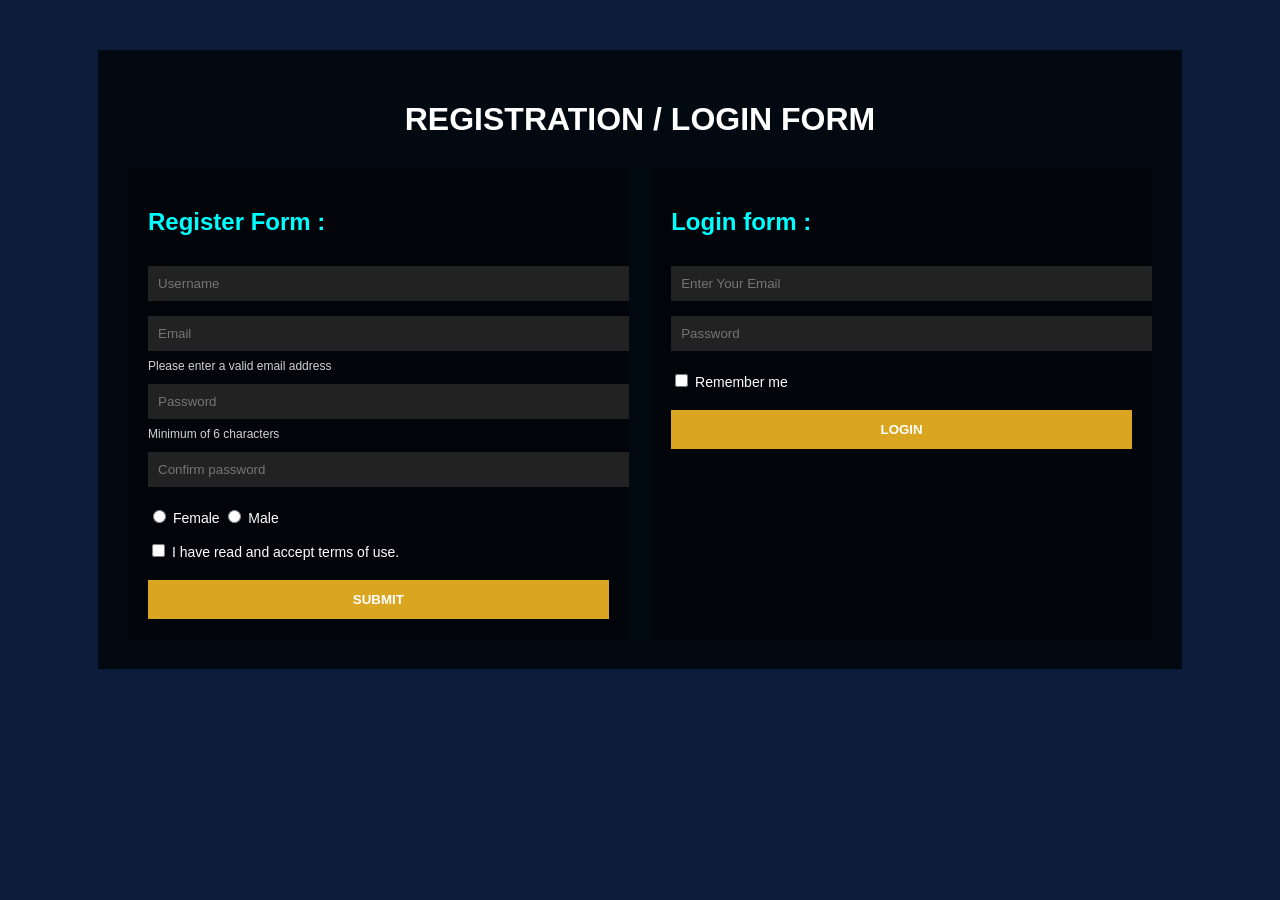
==== index.html @ e42d941b "Add files via upload" ====
<!DOCTYPE html>
<html lang="en">
<head>
    <meta charset="UTF-8">
    <meta name="viewport" content="width=device-width, initial-scale=1.0">
    <title>Registration and Login Form</title>

    <link rel="stylesheet" href="style.css">
</head>

<body>

<div class="container">

    <h1>REGISTRATION / LOGIN FORM</h1>

    <div class="form-box">

        <!-- Registration Form -->
        <div class="register-form">
            <h2>Register Form :</h2>

            <form>
                <input type="text" placeholder="Username">

                <input type="email" placeholder="Email">
                <small>Please enter a valid email address</small>

                <input type="password" placeholder="Password">
                <small>Minimum of 6 characters</small>

                <input type="password" placeholder="Confirm password">

                <div class="gender">
                    <input type="radio" name="gender"> Female
                    <input type="radio" name="gender"> Male
                </div>

                <div class="terms">
                    <input type="checkbox">
                    I have read and accept terms of use.
                </div>

                <button type="submit">SUBMIT</button>
            </form>
        </div>

        <!-- Login Form -->
        <div class="login-form">
            <h2>Login form :</h2>

            <form>
                <input type="email" placeholder="Enter Your Email">

                <input type="password" placeholder="Password">

                <div class="remember">
                    <input type="checkbox">
                    Remember me
                </div>

                <button type="submit">LOGIN</button>
            </form>
        </div>

    </div>

</div>

</body>
</html>
---- style.css ----
body {
    margin: 0;
    padding: 0;
    font-family: Arial, sans-serif;
    background: #0b1d3a;
    color: white;
}

.container {
    width: 80%;
    margin: 50px auto;
    padding: 30px;
    background: rgba(0, 0, 0, 0.7);
}

h1 {
    text-align: center;
    margin-bottom: 30px;
}

.form-box {
    display: flex;
    justify-content: space-between;
}

.register-form,
.login-form {
    width: 45%;
    background: rgba(0, 0, 0, 0.5);
    padding: 20px;
}

h2 {
    color: cyan;
    margin-bottom: 20px;
}

input[type="text"],
input[type="email"],
input[type="password"] {
    width: 100%;
    padding: 10px;
    margin-top: 10px;
    margin-bottom: 5px;
    border: none;
    background: #222;
    color: white;
}

small {
    color: lightgray;
    font-size: 12px;
}

.gender,
.terms,
.remember {
    margin-top: 15px;
    font-size: 14px;
}

button {
    width: 100%;
    padding: 12px;
    margin-top: 20px;
    background: goldenrod;
    border: none;
    color: white;
    font-weight: bold;
    cursor: pointer;
}

button:hover {
    background: orange;
}
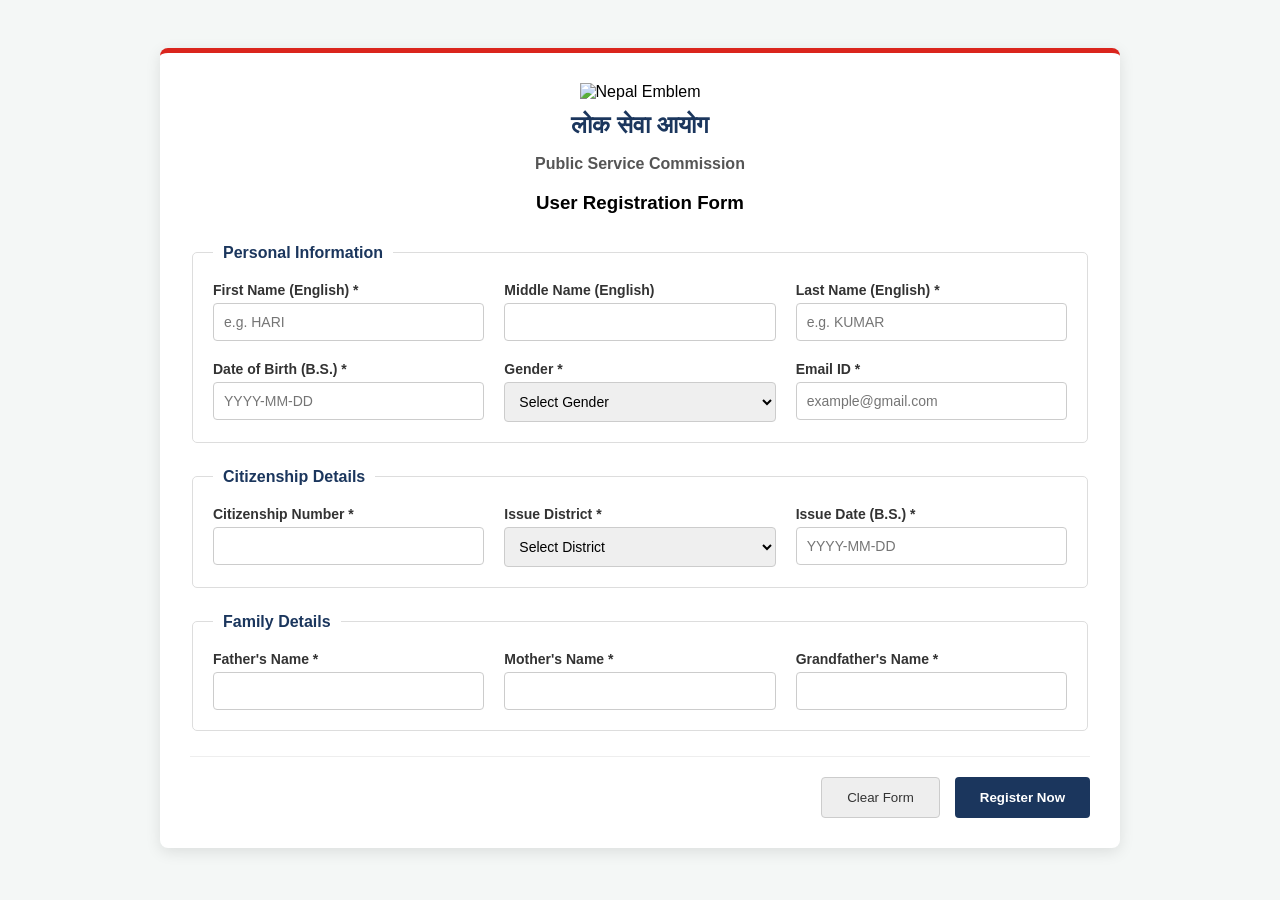
==== commit e0956ab7: "Add files via upload" ====
--- a/index.html
+++ b/index.html
@@ -3,68 +3,100 @@
 <head>
     <meta charset="UTF-8">
     <meta name="viewport" content="width=device-width, initial-scale=1.0">
-    <title>Registration and Login Form</title>
-
+    <title>Lok Sewa Aayog - User Registration</title>
     <link rel="stylesheet" href="style.css">
 </head>
-
 <body>
 
-<div class="container">
-
-    <h1>REGISTRATION / LOGIN FORM</h1>
-
-    <div class="form-box">
-
-        <!-- Registration Form -->
-        <div class="register-form">
-            <h2>Register Form :</h2>
-
-            <form>
-                <input type="text" placeholder="Username">
-
-                <input type="email" placeholder="Email">
-                <small>Please enter a valid email address</small>
-
-                <input type="password" placeholder="Password">
-                <small>Minimum of 6 characters</small>
-
-                <input type="password" placeholder="Confirm password">
-
-                <div class="gender">
-                    <input type="radio" name="gender"> Female
-                    <input type="radio" name="gender"> Male
-                </div>
-
-                <div class="terms">
-                    <input type="checkbox">
-                    I have read and accept terms of use.
-                </div>
-
-                <button type="submit">SUBMIT</button>
-            </form>
-        </div>
-
-        <!-- Login Form -->
-        <div class="login-form">
-            <h2>Login form :</h2>
-
-            <form>
-                <input type="email" placeholder="Enter Your Email">
-
-                <input type="password" placeholder="Password">
-
-                <div class="remember">
-                    <input type="checkbox">
-                    Remember me
-                </div>
-
-                <button type="submit">LOGIN</button>
-            </form>
-        </div>
-
+<div class="registration-container">
+    <div class="form-header">
+        <img src="https://upload.wikimedia.org/wikipedia/commons/2/23/Emblem_of_Nepal.svg" alt="Nepal Emblem">
+        <h2>लोक सेवा आयोग</h2>
+        <p>Public Service Commission</p>
+        <h3>User Registration Form</h3>
     </div>
 
+    <form action="#">
+        <fieldset>
+            <legend>Personal Information</legend>
+            <div class="form-grid">
+                <div class="field">
+                    <label>First Name (English) *</label>
+                    <input type="text" placeholder="e.g. HARI" required>
+                </div>
+                <div class="field">
+                    <label>Middle Name (English)</label>
+                    <input type="text">
+                </div>
+                <div class="field">
+                    <label>Last Name (English) *</label>
+                    <input type="text" placeholder="e.g. KUMAR" required>
+                </div>
+                <div class="field">
+                    <label>Date of Birth (B.S.) *</label>
+                    <input type="text" placeholder="YYYY-MM-DD" required>
+                </div>
+                <div class="field">
+                    <label>Gender *</label>
+                    <select required>
+                        <option value="">Select Gender</option>
+                        <option value="male">Male</option>
+                        <option value="female">Female</option>
+                        <option value="other">Other</option>
+                    </select>
+                </div>
+                <div class="field">
+                    <label>Email ID *</label>
+                    <input type="email" placeholder="example@gmail.com" required>
+                </div>
+            </div>
+        </fieldset>
+
+        <fieldset>
+            <legend>Citizenship Details</legend>
+            <div class="form-grid">
+                <div class="field">
+                    <label>Citizenship Number *</label>
+                    <input type="text" required>
+                </div>
+                <div class="field">
+                    <label>Issue District *</label>
+                    <select required>
+                        <option value="">Select District</option>
+                        <option value="kathmandu">Kathmandu</option>
+                        <option value="lalitpur">Lalitpur</option>
+                        </select>
+                </div>
+                <div class="field">
+                    <label>Issue Date (B.S.) *</label>
+                    <input type="text" placeholder="YYYY-MM-DD" required>
+                </div>
+            </div>
+        </fieldset>
+
+        <fieldset>
+            <legend>Family Details</legend>
+            <div class="form-grid">
+                <div class="field">
+                    <label>Father's Name *</label>
+                    <input type="text" required>
+                </div>
+                <div class="field">
+                    <label>Mother's Name *</label>
+                    <input type="text" required>
+                </div>
+                <div class="field">
+                    <label>Grandfather's Name *</label>
+                    <input type="text" required>
+                </div>
+            </div>
+        </fieldset>
+
+        <div class="form-footer">
+            <button type="reset" class="btn-reset">Clear Form</button>
+            <button type="submit" class="btn-submit">Register Now</button>
+        </div>
+    </form>
 </div>
 
 </body>
--- a/style.css
+++ b/style.css
@@ -1,75 +1,112 @@
+/* style.css */
 body {
-    margin: 0;
-    padding: 0;
-    font-family: Arial, sans-serif;
-    background: #0b1d3a;
-    color: white;
+    background-color: #f4f7f6;
+    font-family: 'Segoe UI', Tahoma, Geneva, Verdana, sans-serif;
+    display: flex;
+    justify-content: center;
+    padding: 40px 20px;
 }
 
-.container {
-    width: 80%;
-    margin: 50px auto;
+.registration-container {
+    background: #fff;
+    max-width: 900px;
+    width: 100%;
     padding: 30px;
-    background: rgba(0, 0, 0, 0.7);
+    border-radius: 8px;
+    box-shadow: 0 4px 15px rgba(0,0,0,0.1);
+    border-top: 5px solid #da251d; /* Nepal Flag Red */
 }
 
-h1 {
+.form-header {
     text-align: center;
     margin-bottom: 30px;
 }
 
-.form-box {
-    display: flex;
-    justify-content: space-between;
+.form-header img {
+    width: 80px;
 }
 
-.register-form,
-.login-form {
-    width: 45%;
-    background: rgba(0, 0, 0, 0.5);
-    padding: 20px;
+.form-header h2 {
+    color: #1b365d; /* Dark Blue */
+    margin: 10px 0 0 0;
 }
 
-h2 {
-    color: cyan;
-    margin-bottom: 20px;
+.form-header p {
+    font-weight: bold;
+    color: #555;
+    margin-bottom: 5px;
 }
 
-input[type="text"],
-input[type="email"],
-input[type="password"] {
-    width: 100%;
-    padding: 10px;
-    margin-top: 10px;
-    margin-bottom: 5px;
-    border: none;
-    background: #222;
-    color: white;
+fieldset {
+    border: 1px solid #ddd;
+    padding: 20px;
+    margin-bottom: 25px;
+    border-radius: 5px;
 }
 
-small {
-    color: lightgray;
-    font-size: 12px;
+legend {
+    font-weight: bold;
+    color: #1b365d;
+    padding: 0 10px;
 }
 
-.gender,
-.terms,
-.remember {
-    margin-top: 15px;
+.form-grid {
+    display: grid;
+    grid-template-columns: repeat(auto-fit, minmax(250px, 1fr));
+    gap: 20px;
+}
+
+.field {
+    display: flex;
+    flex-direction: column;
+}
+
+.field label {
+    font-size: 14px;
+    margin-bottom: 5px;
+    font-weight: 600;
+    color: #333;
+}
+
+.field input, .field select {
+    padding: 10px;
+    border: 1px solid #ccc;
+    border-radius: 4px;
     font-size: 14px;
 }
 
-button {
-    width: 100%;
-    padding: 12px;
-    margin-top: 20px;
-    background: goldenrod;
+.field input:focus {
+    border-color: #1b365d;
+    outline: none;
+}
+
+.form-footer {
+    display: flex;
+    justify-content: flex-end;
+    gap: 15px;
+    border-top: 1px solid #eee;
+    padding-top: 20px;
+}
+
+.btn-submit {
+    background-color: #1b365d;
+    color: white;
+    padding: 12px 25px;
     border: none;
-    color: white;
+    border-radius: 4px;
+    cursor: pointer;
     font-weight: bold;
+}
+
+.btn-reset {
+    background-color: #eee;
+    color: #333;
+    padding: 12px 25px;
+    border: 1px solid #ccc;
+    border-radius: 4px;
     cursor: pointer;
 }
 
-button:hover {
-    background: orange;
+.btn-submit:hover {
+    background-color: #2a4d82;
 }
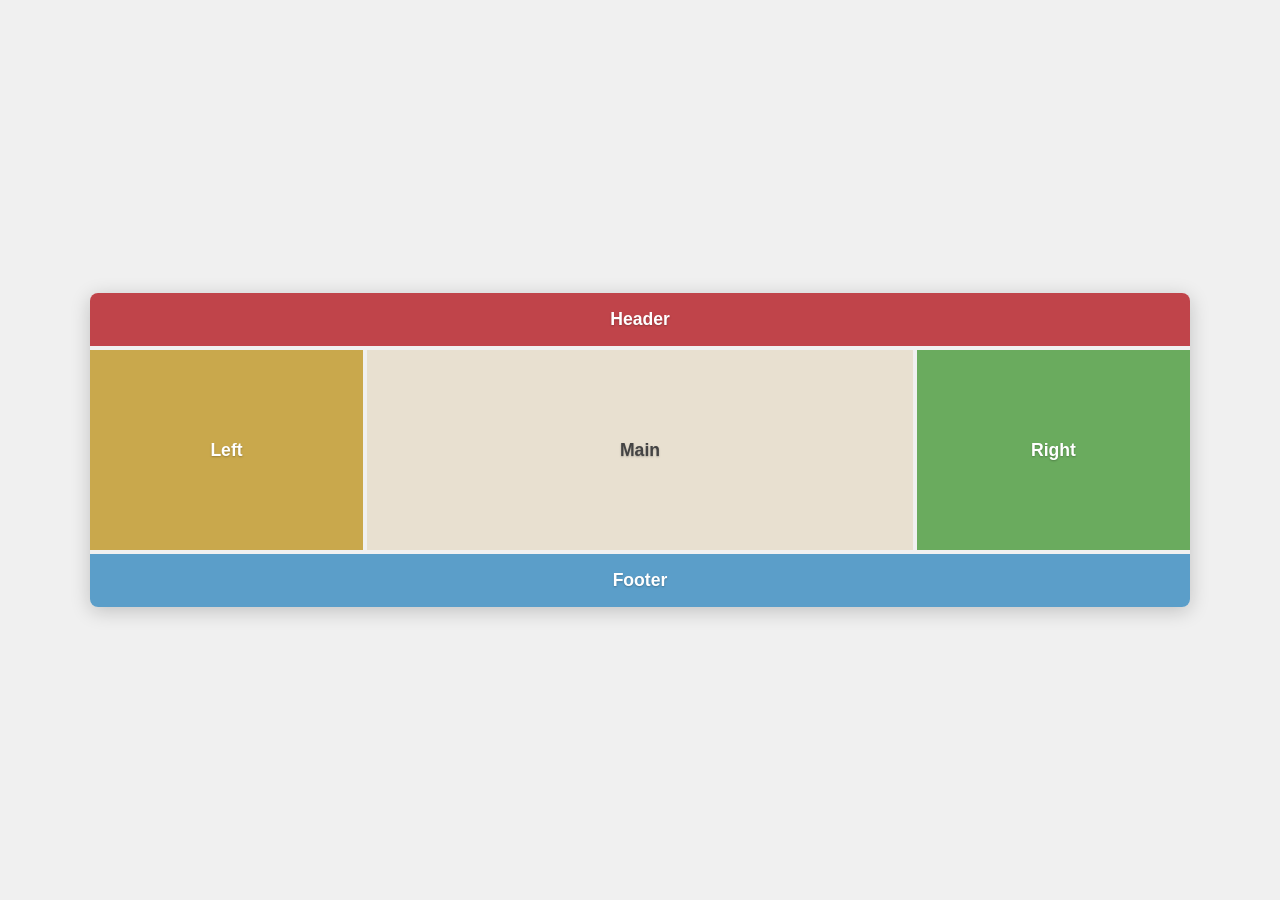
==== commit ca563901: "Add files via upload" ====
--- a/index.html
+++ b/index.html
@@ -1,103 +1,20 @@
 <!DOCTYPE html>
 <html lang="en">
 <head>
-    <meta charset="UTF-8">
-    <meta name="viewport" content="width=device-width, initial-scale=1.0">
-    <title>Lok Sewa Aayog - User Registration</title>
-    <link rel="stylesheet" href="style.css">
+  <meta charset="UTF-8" />
+  <meta name="viewport" content="width=device-width, initial-scale=1.0" />
+  <title>Responsive Layout</title>
+  <link rel="stylesheet" href="style.css" />
 </head>
 <body>
 
-<div class="registration-container">
-    <div class="form-header">
-        <img src="https://upload.wikimedia.org/wikipedia/commons/2/23/Emblem_of_Nepal.svg" alt="Nepal Emblem">
-        <h2>लोक सेवा आयोग</h2>
-        <p>Public Service Commission</p>
-        <h3>User Registration Form</h3>
-    </div>
-
-    <form action="#">
-        <fieldset>
-            <legend>Personal Information</legend>
-            <div class="form-grid">
-                <div class="field">
-                    <label>First Name (English) *</label>
-                    <input type="text" placeholder="e.g. HARI" required>
-                </div>
-                <div class="field">
-                    <label>Middle Name (English)</label>
-                    <input type="text">
-                </div>
-                <div class="field">
-                    <label>Last Name (English) *</label>
-                    <input type="text" placeholder="e.g. KUMAR" required>
-                </div>
-                <div class="field">
-                    <label>Date of Birth (B.S.) *</label>
-                    <input type="text" placeholder="YYYY-MM-DD" required>
-                </div>
-                <div class="field">
-                    <label>Gender *</label>
-                    <select required>
-                        <option value="">Select Gender</option>
-                        <option value="male">Male</option>
-                        <option value="female">Female</option>
-                        <option value="other">Other</option>
-                    </select>
-                </div>
-                <div class="field">
-                    <label>Email ID *</label>
-                    <input type="email" placeholder="example@gmail.com" required>
-                </div>
-            </div>
-        </fieldset>
-
-        <fieldset>
-            <legend>Citizenship Details</legend>
-            <div class="form-grid">
-                <div class="field">
-                    <label>Citizenship Number *</label>
-                    <input type="text" required>
-                </div>
-                <div class="field">
-                    <label>Issue District *</label>
-                    <select required>
-                        <option value="">Select District</option>
-                        <option value="kathmandu">Kathmandu</option>
-                        <option value="lalitpur">Lalitpur</option>
-                        </select>
-                </div>
-                <div class="field">
-                    <label>Issue Date (B.S.) *</label>
-                    <input type="text" placeholder="YYYY-MM-DD" required>
-                </div>
-            </div>
-        </fieldset>
-
-        <fieldset>
-            <legend>Family Details</legend>
-            <div class="form-grid">
-                <div class="field">
-                    <label>Father's Name *</label>
-                    <input type="text" required>
-                </div>
-                <div class="field">
-                    <label>Mother's Name *</label>
-                    <input type="text" required>
-                </div>
-                <div class="field">
-                    <label>Grandfather's Name *</label>
-                    <input type="text" required>
-                </div>
-            </div>
-        </fieldset>
-
-        <div class="form-footer">
-            <button type="reset" class="btn-reset">Clear Form</button>
-            <button type="submit" class="btn-submit">Register Now</button>
-        </div>
-    </form>
-</div>
+  <div class="wrapper">
+    <header class="header">Header</header>
+    <main class="main">Main</main>
+    <aside class="left">Left</aside>
+    <aside class="right">Right</aside>
+    <footer class="footer">Footer</footer>
+  </div>
 
 </body>
 </html>
--- a/style.css
+++ b/style.css
@@ -1,112 +1,107 @@
-/* style.css */
-body {
-    background-color: #f4f7f6;
-    font-family: 'Segoe UI', Tahoma, Geneva, Verdana, sans-serif;
-    display: flex;
-    justify-content: center;
-    padding: 40px 20px;
+
+*, *::before, *::after {
+  box-sizing: border-box;
+  margin: 0;
+  padding: 0;
 }
 
-.registration-container {
-    background: #fff;
-    max-width: 900px;
-    width: 100%;
-    padding: 30px;
-    border-radius: 8px;
-    box-shadow: 0 4px 15px rgba(0,0,0,0.1);
-    border-top: 5px solid #da251d; /* Nepal Flag Red */
+body {
+  font-family: 'Segoe UI', Tahoma, Geneva, Verdana, sans-serif;
+  font-size: 16px;
+  background-color: #f0f0f0;
+  display: flex;
+  justify-content: center;
+  align-items: center;
+  min-height: 100vh;
+  padding: 20px;
 }
 
-.form-header {
-    text-align: center;
-    margin-bottom: 30px;
+
+.header,
+.main,
+.left,
+.right,
+.footer {
+  display: flex;
+  align-items: center;
+  justify-content: center;
+  font-weight: 600;
+  font-size: 1.1rem;
+  color: #fff;
+  padding: 16px;
+  text-shadow: 0 1px 2px rgba(0,0,0,0.25);
 }
 
-.form-header img {
-    width: 80px;
+
+.header { background-color: #c0444a; }   /* red */
+.main   { background-color: #e8e0d0; color: #444; } /* light beige */
+.left   { background-color: #c9a84c; }   /* gold/yellow */
+.right  { background-color: #6aab5e; }   /* green */
+.footer { background-color: #5b9ec9; }   /* blue */
+
+/* 
+   MOBILE Layout 
+  
+*/
+.wrapper {
+  display: grid;
+  width: 100%;
+  max-width: 480px;
+  grid-template-columns: 1fr;
+  grid-template-rows: auto auto auto auto auto;
+  grid-template-areas:
+    "header"
+    "main"
+    "left"
+    "right"
+    "footer";
+  gap: 4px;
+  border-radius: 8px;
+  overflow: hidden;
+  box-shadow: 0 4px 20px rgba(0,0,0,0.2);
 }
 
-.form-header h2 {
-    color: #1b365d; /* Dark Blue */
-    margin: 10px 0 0 0;
+.header { grid-area: header; }
+.main   { grid-area: main;   min-height: 80px; }
+.left   { grid-area: left;   min-height: 60px; }
+.right  { grid-area: right;  min-height: 60px; }
+.footer { grid-area: footer; }
+
+/*
+   TABLET Layout
+    */
+@media (min-width: 600px) {
+  .wrapper {
+    max-width: 768px;
+    grid-template-columns: 1fr 1fr;
+    grid-template-rows: auto auto auto auto;
+    grid-template-areas:
+      "header header"
+      "main   main"
+      "left   right"
+      "footer footer";
+  }
+
+  .main   { min-height: 120px; }
+  .left,
+  .right  { min-height: 100px; }
 }
 
-.form-header p {
-    font-weight: bold;
-    color: #555;
-    margin-bottom: 5px;
-}
+/* 
+   DESKTOP Layout
+    */
+@media (min-width: 960px) {
+  .wrapper {
+    max-width: 1100px;
+    grid-template-columns: 1fr 2fr 1fr;
+    grid-template-rows: auto 1fr auto;
+    grid-template-areas:
+      "header header header"
+      "left   main   right"
+      "footer footer footer";
+  }
 
-fieldset {
-    border: 1px solid #ddd;
-    padding: 20px;
-    margin-bottom: 25px;
-    border-radius: 5px;
-}
-
-legend {
-    font-weight: bold;
-    color: #1b365d;
-    padding: 0 10px;
-}
-
-.form-grid {
-    display: grid;
-    grid-template-columns: repeat(auto-fit, minmax(250px, 1fr));
-    gap: 20px;
-}
-
-.field {
-    display: flex;
-    flex-direction: column;
-}
-
-.field label {
-    font-size: 14px;
-    margin-bottom: 5px;
-    font-weight: 600;
-    color: #333;
-}
-
-.field input, .field select {
-    padding: 10px;
-    border: 1px solid #ccc;
-    border-radius: 4px;
-    font-size: 14px;
-}
-
-.field input:focus {
-    border-color: #1b365d;
-    outline: none;
-}
-
-.form-footer {
-    display: flex;
-    justify-content: flex-end;
-    gap: 15px;
-    border-top: 1px solid #eee;
-    padding-top: 20px;
-}
-
-.btn-submit {
-    background-color: #1b365d;
-    color: white;
-    padding: 12px 25px;
-    border: none;
-    border-radius: 4px;
-    cursor: pointer;
-    font-weight: bold;
-}
-
-.btn-reset {
-    background-color: #eee;
-    color: #333;
-    padding: 12px 25px;
-    border: 1px solid #ccc;
-    border-radius: 4px;
-    cursor: pointer;
-}
-
-.btn-submit:hover {
-    background-color: #2a4d82;
+  .main,
+  .left,
+  .right { min-height: 200px; }
 }
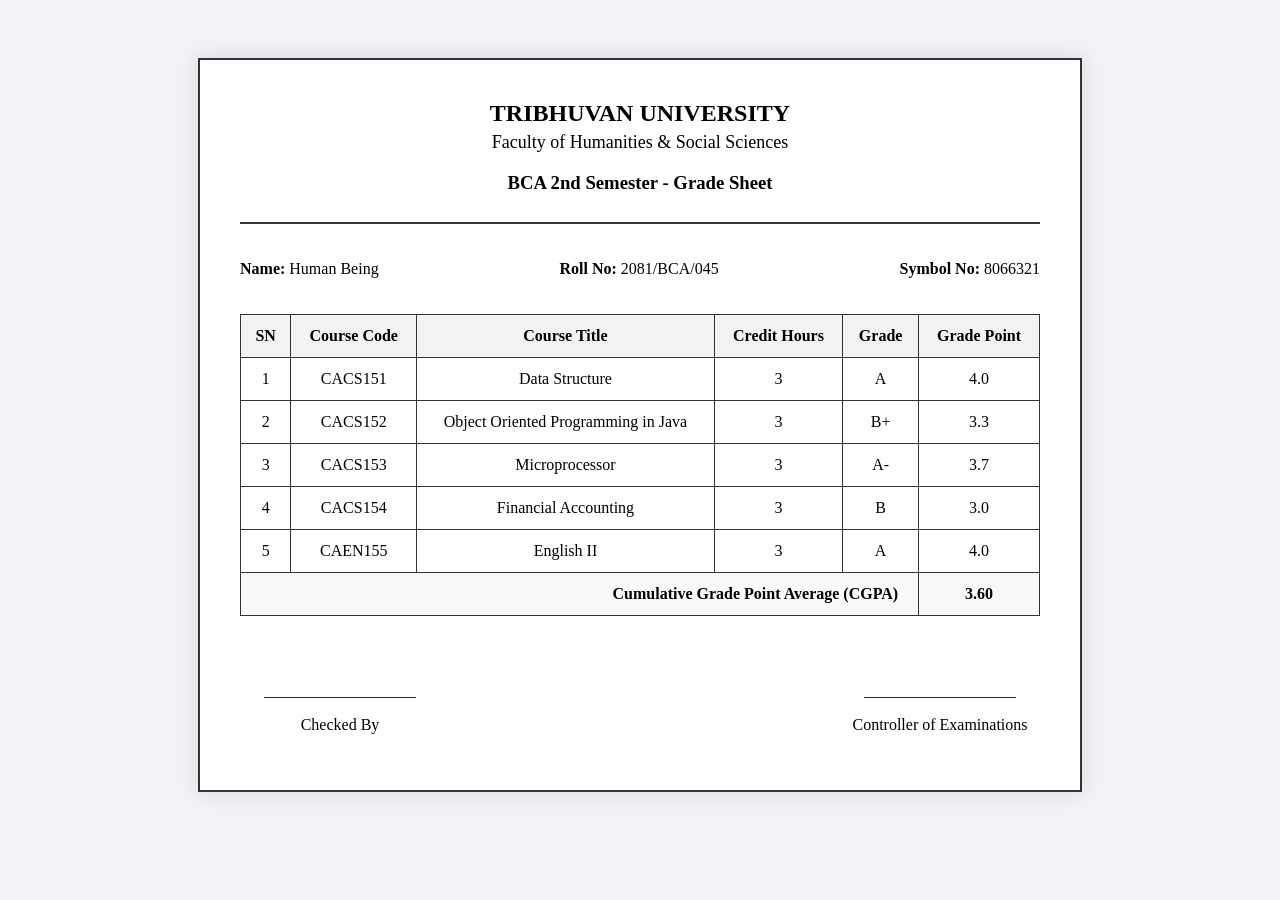
==== commit 22541b27: "Add files via upload" ====
--- a/index.html
+++ b/index.html
@@ -1,20 +1,98 @@
 <!DOCTYPE html>
 <html lang="en">
 <head>
-  <meta charset="UTF-8" />
-  <meta name="viewport" content="width=device-width, initial-scale=1.0" />
-  <title>Responsive Layout</title>
-  <link rel="stylesheet" href="style.css" />
+    <meta charset="UTF-8">
+    <meta name="viewport" content="width=device-width, initial-scale=1.0">
+    <title>BCA 2nd Semester Grade Sheet</title>
+    <link rel="stylesheet" href="style.css">
 </head>
 <body>
 
-  <div class="wrapper">
-    <header class="header">Header</header>
-    <main class="main">Main</main>
-    <aside class="left">Left</aside>
-    <aside class="right">Right</aside>
-    <footer class="footer">Footer</footer>
-  </div>
+<div class="grade-container">
+    <div class="header-section">
+        <h1>TRIBHUVAN UNIVERSITY</h1>
+        <h2>Faculty of Humanities & Social Sciences</h2>
+        <h3>BCA 2nd Semester - Grade Sheet</h3>
+    </div>
+
+    <div class="student-info">
+        <p><strong>Name:</strong> Human Being</p>
+        <p><strong>Roll No:</strong> 2081/BCA/045</p>
+        <p><strong>Symbol No:</strong> 8066321</p>
+    </div>
+
+    <table>
+        <thead>
+            <tr>
+                <th>SN</th>
+                <th>Course Code</th>
+                <th>Course Title</th>
+                <th>Credit Hours</th>
+                <th>Grade</th>
+                <th>Grade Point</th>
+            </tr>
+        </thead>
+        <tbody>
+            <tr>
+                <td>1</td>
+                <td>CACS151</td>
+                <td>Data Structure</td>
+                <td>3</td>
+                <td>A</td>
+                <td>4.0</td>
+            </tr>
+            <tr>
+                <td>2</td>
+                <td>CACS152</td>
+                <td>Object Oriented Programming in Java</td>
+                <td>3</td>
+                <td>B+</td>
+                <td>3.3</td>
+            </tr>
+            <tr>
+                <td>3</td>
+                <td>CACS153</td>
+                <td>Microprocessor</td>
+                <td>3</td>
+                <td>A-</td>
+                <td>3.7</td>
+            </tr>
+            <tr>
+                <td>4</td>
+                <td>CACS154</td>
+                <td>Financial Accounting</td>
+                <td>3</td>
+                <td>B</td>
+                <td>3.0</td>
+            </tr>
+            <tr>
+                <td>5</td>
+                <td>CAEN155</td>
+                <td>English II</td>
+                <td>3</td>
+                <td>A</td>
+                <td>4.0</td>
+            </tr>
+        </tbody>
+        <tfoot>
+            <tr class="total-row">
+                <td colspan="5">Cumulative Grade Point Average (CGPA)</td>
+                <td>3.60</td>
+            </tr>
+        </tfoot>
+    </table>
+
+    <div class="signature-section">
+        <div class="sig">
+            <p>___________________</p>
+            <p>Checked By</p>
+        </div>
+        <div class="sig">
+            <p>___________________</p>
+            <p>Controller of Examinations</p>
+        </div>
+    </div>
+</div>
 
 </body>
 </html>
--- a/style.css
+++ b/style.css
@@ -1,107 +1,80 @@
-
-*, *::before, *::after {
-  box-sizing: border-box;
-  margin: 0;
-  padding: 0;
+/* style.css */
+body {
+    background-color: #f0f2f5;
+    font-family: 'Times New Roman', Times, serif; /* Traditional academic font */
+    display: flex;
+    justify-content: center;
+    padding: 50px 20px;
 }
 
-body {
-  font-family: 'Segoe UI', Tahoma, Geneva, Verdana, sans-serif;
-  font-size: 16px;
-  background-color: #f0f0f0;
-  display: flex;
-  justify-content: center;
-  align-items: center;
-  min-height: 100vh;
-  padding: 20px;
+.grade-container {
+    background: #fff;
+    width: 100%;
+    max-width: 800px;
+    padding: 40px;
+    border: 2px solid #333;
+    box-shadow: 0 0 20px rgba(0,0,0,0.1);
+}
+
+.header-section {
+    text-align: center;
+    border-bottom: 2px solid #333;
+    margin-bottom: 20px;
+    padding-bottom: 10px;
+}
+
+.header-section h1 { margin: 0; font-size: 24px; }
+.header-section h2 { margin: 5px 0; font-size: 18px; font-weight: normal; }
+
+.student-info {
+    display: flex;
+    justify-content: space-between;
+    margin-bottom: 20px;
+    font-size: 16px;
+}
+
+/* TABLE STYLING */
+table {
+    width: 100%;
+    border-collapse: collapse; /* Removes double borders */
+    margin-top: 10px;
+}
+
+th, td {
+    border: 1px solid #333;
+    padding: 12px;
+    text-align: center;
+}
+
+thead {
+    background-color: #f2f2f2;
+}
+
+.total-row {
+    font-weight: bold;
+    background-color: #f9f9f9;
+}
+
+.total-row td:first-child {
+    text-align: right;
+    padding-right: 20px;
+}
+
+/* Signature Section */
+.signature-section {
+    margin-top: 50px;
+    display: flex;
+    justify-content: space-between;
+}
+
+.sig {
+    text-align: center;
+    width: 200px;
 }
 
 
-.header,
-.main,
-.left,
-.right,
-.footer {
-  display: flex;
-  align-items: center;
-  justify-content: center;
-  font-weight: 600;
-  font-size: 1.1rem;
-  color: #fff;
-  padding: 16px;
-  text-shadow: 0 1px 2px rgba(0,0,0,0.25);
-}
-
-
-.header { background-color: #c0444a; }   /* red */
-.main   { background-color: #e8e0d0; color: #444; } /* light beige */
-.left   { background-color: #c9a84c; }   /* gold/yellow */
-.right  { background-color: #6aab5e; }   /* green */
-.footer { background-color: #5b9ec9; }   /* blue */
-
-/* 
-   MOBILE Layout 
-  
-*/
-.wrapper {
-  display: grid;
-  width: 100%;
-  max-width: 480px;
-  grid-template-columns: 1fr;
-  grid-template-rows: auto auto auto auto auto;
-  grid-template-areas:
-    "header"
-    "main"
-    "left"
-    "right"
-    "footer";
-  gap: 4px;
-  border-radius: 8px;
-  overflow: hidden;
-  box-shadow: 0 4px 20px rgba(0,0,0,0.2);
-}
-
-.header { grid-area: header; }
-.main   { grid-area: main;   min-height: 80px; }
-.left   { grid-area: left;   min-height: 60px; }
-.right  { grid-area: right;  min-height: 60px; }
-.footer { grid-area: footer; }
-
-/*
-   TABLET Layout
-    */
-@media (min-width: 600px) {
-  .wrapper {
-    max-width: 768px;
-    grid-template-columns: 1fr 1fr;
-    grid-template-rows: auto auto auto auto;
-    grid-template-areas:
-      "header header"
-      "main   main"
-      "left   right"
-      "footer footer";
-  }
-
-  .main   { min-height: 120px; }
-  .left,
-  .right  { min-height: 100px; }
-}
-
-/* 
-   DESKTOP Layout
-    */
-@media (min-width: 960px) {
-  .wrapper {
-    max-width: 1100px;
-    grid-template-columns: 1fr 2fr 1fr;
-    grid-template-rows: auto 1fr auto;
-    grid-template-areas:
-      "header header header"
-      "left   main   right"
-      "footer footer footer";
-  }
-
-  .main,
-  .left,
-  .right { min-height: 200px; }
+@media (max-width: 600px) {
+    .grade-container { padding: 15px; }
+    .student-info { flex-direction: column; gap: 5px; }
+    th, td { padding: 8px; font-size: 12px; }
 }
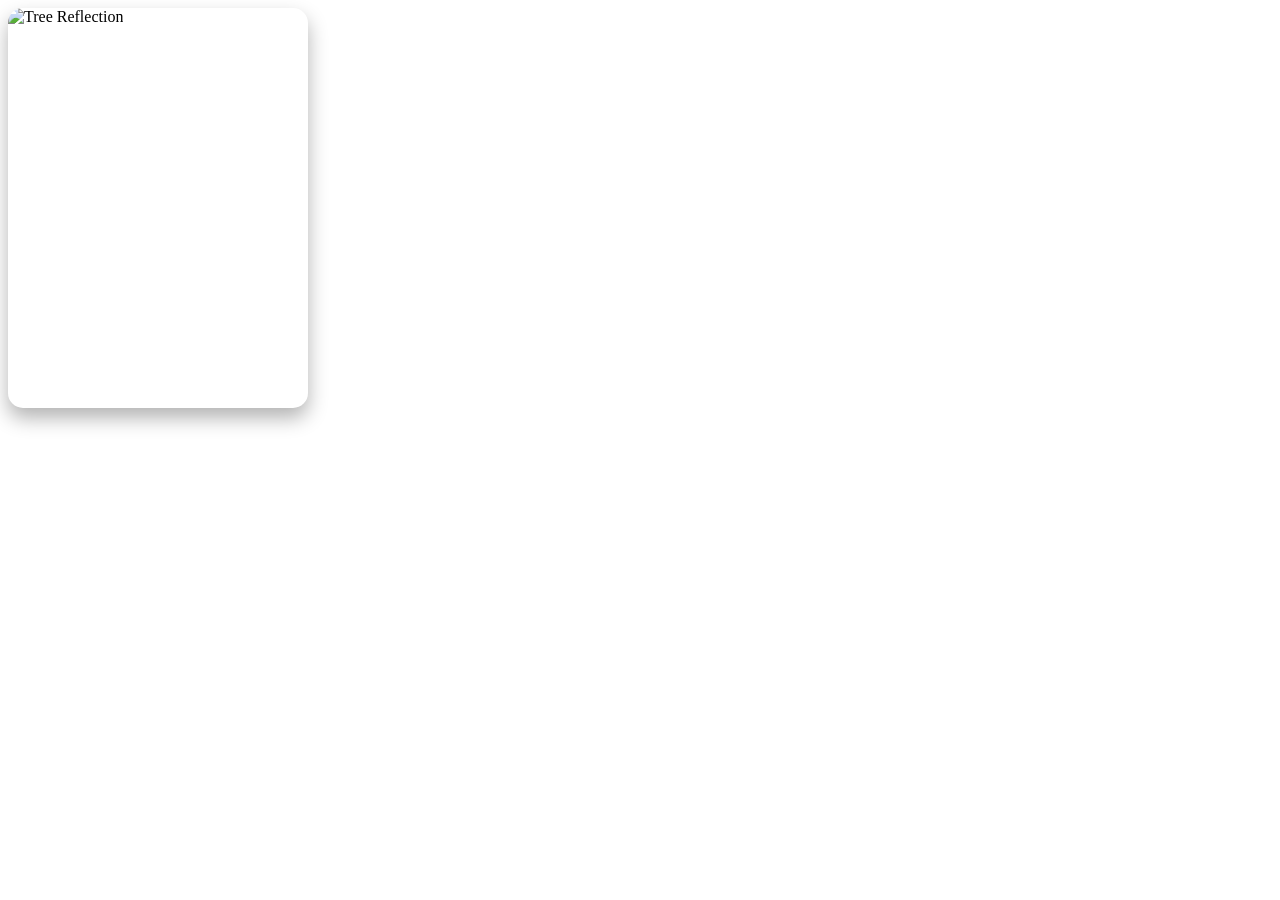
==== commit 917f5cdb: "Add files via upload" ====
--- a/index.html
+++ b/index.html
@@ -1,98 +1,19 @@
 <!DOCTYPE html>
 <html lang="en">
 <head>
-    <meta charset="UTF-8">
-    <meta name="viewport" content="width=device-width, initial-scale=1.0">
-    <title>BCA 2nd Semester Grade Sheet</title>
-    <link rel="stylesheet" href="style.css">
+  <meta charset="UTF-8">
+  <meta name="viewport" content="width=device-width, initial-scale=1.0">
+  <title>Hover</title>
+  <link rel="stylesheet" href="style.css">
 </head>
 <body>
-
-<div class="grade-container">
-    <div class="header-section">
-        <h1>TRIBHUVAN UNIVERSITY</h1>
-        <h2>Faculty of Humanities & Social Sciences</h2>
-        <h3>BCA 2nd Semester - Grade Sheet</h3>
-    </div>
-
-    <div class="student-info">
-        <p><strong>Name:</strong> Human Being</p>
-        <p><strong>Roll No:</strong> 2081/BCA/045</p>
-        <p><strong>Symbol No:</strong> 8066321</p>
-    </div>
-
-    <table>
-        <thead>
-            <tr>
-                <th>SN</th>
-                <th>Course Code</th>
-                <th>Course Title</th>
-                <th>Credit Hours</th>
-                <th>Grade</th>
-                <th>Grade Point</th>
-            </tr>
-        </thead>
-        <tbody>
-            <tr>
-                <td>1</td>
-                <td>CACS151</td>
-                <td>Data Structure</td>
-                <td>3</td>
-                <td>A</td>
-                <td>4.0</td>
-            </tr>
-            <tr>
-                <td>2</td>
-                <td>CACS152</td>
-                <td>Object Oriented Programming in Java</td>
-                <td>3</td>
-                <td>B+</td>
-                <td>3.3</td>
-            </tr>
-            <tr>
-                <td>3</td>
-                <td>CACS153</td>
-                <td>Microprocessor</td>
-                <td>3</td>
-                <td>A-</td>
-                <td>3.7</td>
-            </tr>
-            <tr>
-                <td>4</td>
-                <td>CACS154</td>
-                <td>Financial Accounting</td>
-                <td>3</td>
-                <td>B</td>
-                <td>3.0</td>
-            </tr>
-            <tr>
-                <td>5</td>
-                <td>CAEN155</td>
-                <td>English II</td>
-                <td>3</td>
-                <td>A</td>
-                <td>4.0</td>
-            </tr>
-        </tbody>
-        <tfoot>
-            <tr class="total-row">
-                <td colspan="5">Cumulative Grade Point Average (CGPA)</td>
-                <td>3.60</td>
-            </tr>
-        </tfoot>
-    </table>
-
-    <div class="signature-section">
-        <div class="sig">
-            <p>___________________</p>
-            <p>Checked By</p>
-        </div>
-        <div class="sig">
-            <p>___________________</p>
-            <p>Controller of Examinations</p>
-        </div>
+  <div class="card">
+    <img src=https://images.unsplash.com/photo-1509773896068-7fd415d91e2e?q=80&w=1169&auto=format&fit=crop&ixlib=rb-4.1.0&ixid=M3wxMjA3fDB8MHxwaG90by1wYWdlfHx8fGVufDB8fHx8fA%3D%3D alt="Tree Reflection">
+    <div class="overlay">
+        <h3>Card Title</h3>
+        <p>This is a sample card description</p>
+        <a href="#" class="read-more">Read More</a>
     </div>
 </div>
-
 </body>
 </html>
--- a/style.css
+++ b/style.css
@@ -1,80 +1,54 @@
-/* style.css */
-body {
-    background-color: #f0f2f5;
-    font-family: 'Times New Roman', Times, serif; /* Traditional academic font */
-    display: flex;
-    justify-content: center;
-    padding: 50px 20px;
+/* Container Setup */
+.card {
+    position: relative;
+    width: 300px;
+    height: 400px;
+    border-radius: 15px;
+    overflow: hidden; /* This hides the text when it's below the card */
+    box-shadow: 0 10px 20px rgba(0,0,0,0.3);
 }
 
-.grade-container {
-    background: #fff;
+.card img {
     width: 100%;
-    max-width: 800px;
-    padding: 40px;
-    border: 2px solid #333;
-    box-shadow: 0 0 20px rgba(0,0,0,0.1);
+    height: 100%;
+    object-fit: cover;
+    transition: transform 0.5s ease;
 }
 
-.header-section {
-    text-align: center;
-    border-bottom: 2px solid #333;
-    margin-bottom: 20px;
-    padding-bottom: 10px;
+/* The Overlay Text Box */
+.overlay {
+    position: absolute;
+    bottom: 0;
+    left: 0;
+    width: 100%;
+    padding: 20px;
+    background: linear-gradient(transparent, rgba(0,0,0,0.8)); /* Dark fade for readability */
+    color: white;
+    
+    /* Initially hide the content by moving it down */
+    transform: translateY(100%); 
+    transition: transform 0.4s ease-in-out;
 }
 
-.header-section h1 { margin: 0; font-size: 24px; }
-.header-section h2 { margin: 5px 0; font-size: 18px; font-weight: normal; }
-
-.student-info {
-    display: flex;
-    justify-content: space-between;
-    margin-bottom: 20px;
-    font-size: 16px;
+/* THE MAGIC: When user hovers on .card, change .overlay */
+.card:hover .overlay {
+    transform: translateY(0); /* Slides the text up into view */
 }
 
-/* TABLE STYLING */
-table {
-    width: 100%;
-    border-collapse: collapse; /* Removes double borders */
-    margin-top: 10px;
+/* Optional: Zoom the image slightly on hover */
+.card:hover img {
+    transform: scale(1.1);
 }
 
-th, td {
-    border: 1px solid #333;
-    padding: 12px;
-    text-align: center;
-}
-
-thead {
-    background-color: #f2f2f2;
-}
-
-.total-row {
+/* Button Styling */
+.read-more {
+    display: inline-block;
+    margin-top: 10px;
+    padding: 8px 20px;
+    background: white;
+    color: black;
+    text-decoration: none;
+    border-radius: 20px;
+    font-size: 14px;
     font-weight: bold;
-    background-color: #f9f9f9;
-}
-
-.total-row td:first-child {
-    text-align: right;
-    padding-right: 20px;
-}
-
-/* Signature Section */
-.signature-section {
-    margin-top: 50px;
-    display: flex;
-    justify-content: space-between;
-}
-
-.sig {
-    text-align: center;
-    width: 200px;
-}
-
-
-@media (max-width: 600px) {
-    .grade-container { padding: 15px; }
-    .student-info { flex-direction: column; gap: 5px; }
-    th, td { padding: 8px; font-size: 12px; }
 }
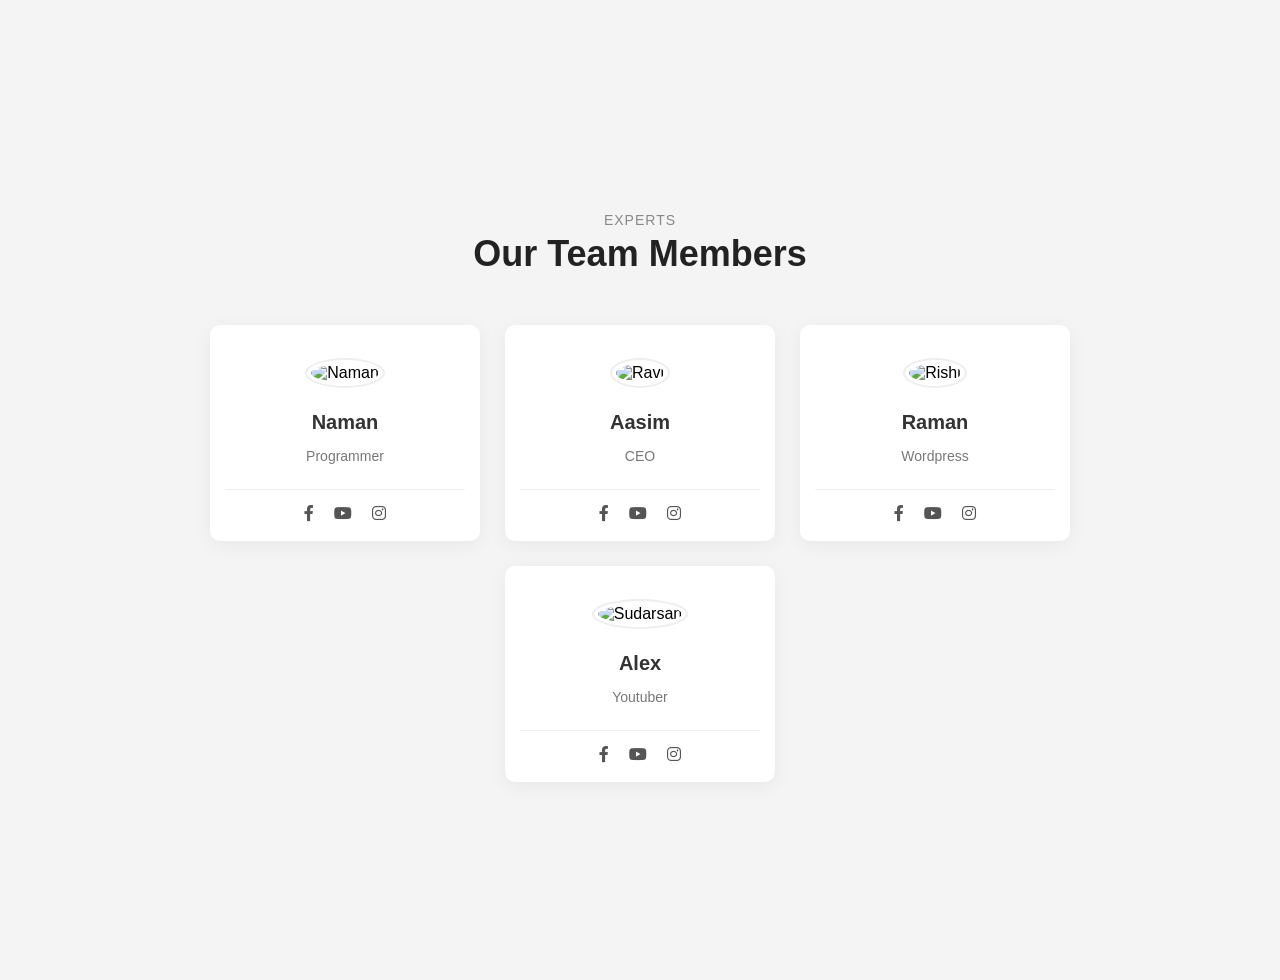
==== commit 6baa1960: "Add files via upload" ====
--- a/index.html
+++ b/index.html
@@ -1,19 +1,191 @@
 <!DOCTYPE html>
 <html lang="en">
 <head>
-  <meta charset="UTF-8">
-  <meta name="viewport" content="width=device-width, initial-scale=1.0">
-  <title>Hover</title>
-  <link rel="stylesheet" href="style.css">
+    <meta charset="UTF-8">
+    <meta name="viewport" content="width=device-width, initial-scale=1.0">
+    <title>Our Team Members</title>
+    <link rel="stylesheet" href="https://cdnjs.cloudflare.com/ajax/libs/font-awesome/6.0.0/css/all.min.css" >
+    <style>
+        /* --- CSS STYLES --- */
+        body, html {
+            margin: 0;
+            padding: 0;
+            min-height: 100%;
+            background-color: #f4f4f4;
+            font-family: 'Segoe UI', sans-serif;
+        }
+
+        .team-section {
+            min-height: 100vh; /* Covers the whole page */
+            display: flex;
+            flex-direction: column;
+            align-items: center;
+            justify-content: center;
+            padding: 40px 20px;
+        }
+
+        .team-header {
+            text-align: center;
+            margin-bottom: 50px;
+        }
+
+        .team-header .subtitle {
+            color: #888;
+            font-size: 14px;
+            letter-spacing: 1px;
+            text-transform: uppercase;
+            margin-bottom: 5px;
+        }
+
+        .team-header h2 {
+            font-size: 36px;
+            margin: 0;
+            color: #222;
+        }
+
+        /* The Responsive Container */
+        .team-container {
+            display: flex;
+            flex-wrap: wrap;
+            justify-content: center;
+            gap: 25px;
+            width: 100%;
+            max-width: 1100px;
+        }
+
+        /* Card Styling */
+        .team-card {
+            background: #fff;
+            width: 240px;
+            padding: 35px 15px 20px 15px;
+            border-radius: 10px;
+            text-align: center;
+            box-shadow: 0 4px 20px rgba(0,0,0,0.05);
+            transition: 0.3s;
+        }
+
+        .team-card:hover {
+            transform: translateY(-10px);
+            box-shadow: 0 10px 30px rgba(0,0,0,0.1);
+        }
+
+        .image-wrapper img {
+            width: 110px;
+            height: 110px;
+            border-radius: 50%;
+            object-fit: cover;
+            border: 4px solid #fff;
+            outline: 2px solid #eee;
+            margin-bottom: 15px;
+        }
+
+        .team-card h3 {
+            font-size: 20px;
+            margin: 10px 0 5px;
+            color: #333;
+        }
+
+        .team-card p {
+            color: #777;
+            font-size: 14px;
+            margin-bottom: 25px;
+        }
+
+        /* Icon Row */
+        .social-links {
+            display: flex;
+            justify-content: center;
+            gap: 20px;
+            border-top: 1px solid #f0f0f0;
+            padding-top: 15px;
+        }
+
+        .social-links i {
+            color: #555;
+            font-size: 16px;
+            transition: 0.2s;
+            cursor: pointer;
+        }
+
+        .social-links i:hover {
+            color: #007bff; /* Color change on hover */
+        }
+
+        /* Mobile View (Matches the Mobile screen in your image) */
+        @media (max-width: 600px) {
+            .team-container {
+                flex-direction: column;
+                align-items: center;
+            }
+            .team-card {
+                width: 85%;
+                max-width: 300px;
+            }
+        }
+    </style>
 </head>
 <body>
-  <div class="card">
-    <img src=https://images.unsplash.com/photo-1509773896068-7fd415d91e2e?q=80&w=1169&auto=format&fit=crop&ixlib=rb-4.1.0&ixid=M3wxMjA3fDB8MHxwaG90by1wYWdlfHx8fGVufDB8fHx8fA%3D%3D alt="Tree Reflection">
-    <div class="overlay">
-        <h3>Card Title</h3>
-        <p>This is a sample card description</p>
-        <a href="#" class="read-more">Read More</a>
+
+<section class="team-section">
+    <div class="team-header">
+        <p class="subtitle">Experts</p>
+        <h2>Our Team Members</h2>
     </div>
-</div>
+
+    <div class="team-container">
+        <div class="team-card">
+            <div class="image-wrapper">
+                <img src="https://randomuser.me/api/portraits/men/12.jpg" alt="Naman">
+            </div>
+            <h3>Naman</h3>
+            <p>Programmer</p>
+            <div class="social-links">
+                <i class="fab fa-facebook-f"></i>
+                <i class="fab fa-youtube"></i>
+                <i class="fab fa-instagram"></i>
+            </div>
+        </div>
+
+        <div class="team-card">
+            <div class="image-wrapper">
+                <img src="https://randomuser.me/api/portraits/men/41.jpg" alt="Ravi">
+            </div>
+            <h3>Aasim</h3>
+            <p>CEO</p>
+            <div class="social-links">
+                <i class="fab fa-facebook-f"></i>
+                <i class="fab fa-youtube"></i>
+                <i class="fab fa-instagram"></i>
+            </div>
+        </div>
+
+        <div class="team-card">
+            <div class="image-wrapper">
+                <img src="https://randomuser.me/api/portraits/men/82.jpg" alt="Rishi">
+            </div>
+            <h3>Raman</h3>
+            <p>Wordpress</p>
+            <div class="social-links">
+                <i class="fab fa-facebook-f"></i>
+                <i class="fab fa-youtube"></i>
+                <i class="fab fa-instagram"></i>
+            </div>
+        </div>
+
+        <div class="team-card">
+            <div class="image-wrapper">
+                <img src="https://randomuser.me/api/portraits/men/30.jpg" alt="Sudarsan">
+            </div>
+            <h3>Alex</h3>
+            <p>Youtuber</p>
+            <div class="social-links">
+                <i class="fab fa-facebook-f"></i>
+                <i class="fab fa-youtube"></i>
+                <i class="fab fa-instagram"></i>
+            </div>
+        </div>
+    </div>
+</section>
+
 </body>
 </html>
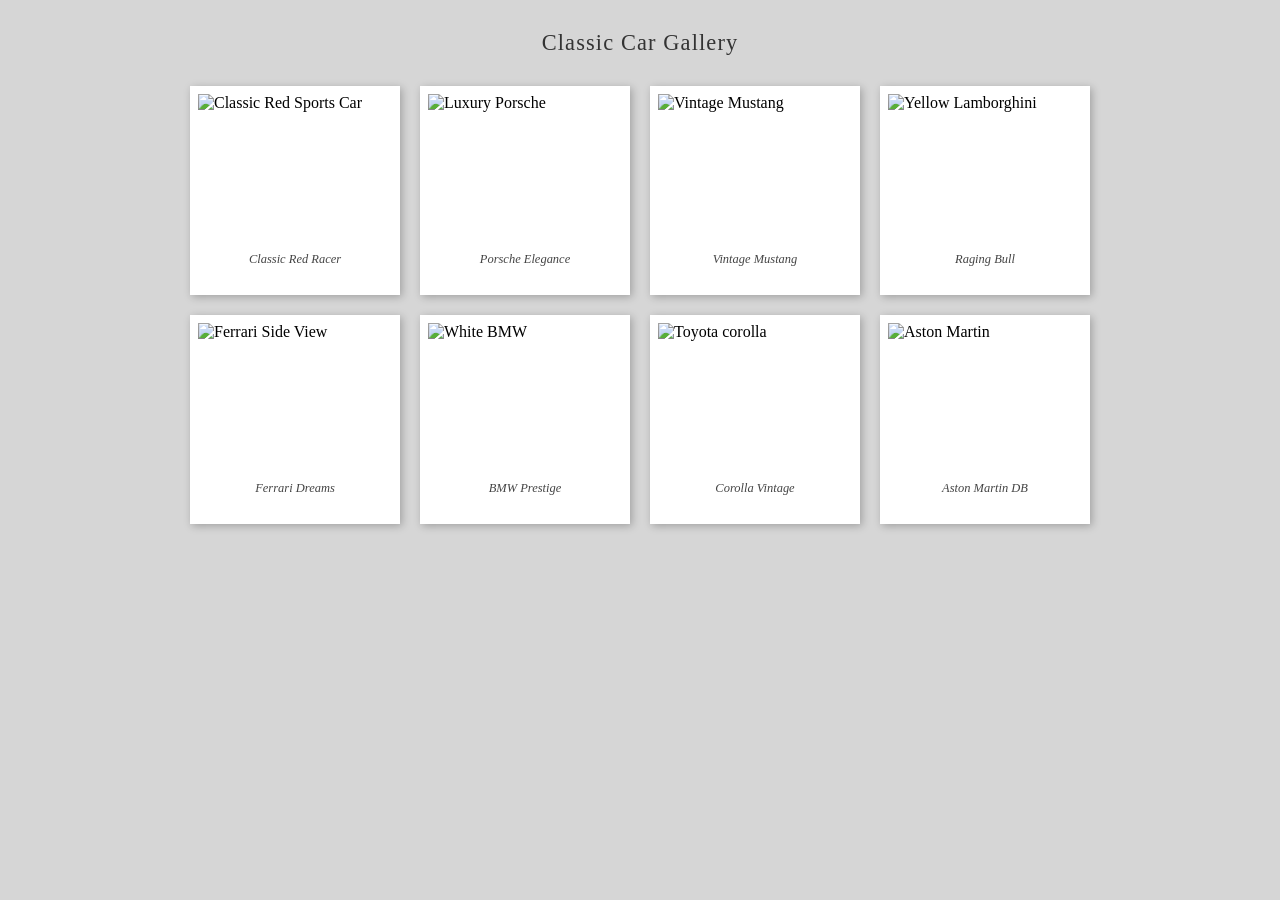
==== commit be33a98e: "Add files via upload" ====
--- a/index.html
+++ b/index.html
@@ -1,191 +1,58 @@
 <!DOCTYPE html>
 <html lang="en">
 <head>
-    <meta charset="UTF-8">
-    <meta name="viewport" content="width=device-width, initial-scale=1.0">
-    <title>Our Team Members</title>
-    <link rel="stylesheet" href="https://cdnjs.cloudflare.com/ajax/libs/font-awesome/6.0.0/css/all.min.css" >
-    <style>
-        /* --- CSS STYLES --- */
-        body, html {
-            margin: 0;
-            padding: 0;
-            min-height: 100%;
-            background-color: #f4f4f4;
-            font-family: 'Segoe UI', sans-serif;
-        }
-
-        .team-section {
-            min-height: 100vh; /* Covers the whole page */
-            display: flex;
-            flex-direction: column;
-            align-items: center;
-            justify-content: center;
-            padding: 40px 20px;
-        }
-
-        .team-header {
-            text-align: center;
-            margin-bottom: 50px;
-        }
-
-        .team-header .subtitle {
-            color: #888;
-            font-size: 14px;
-            letter-spacing: 1px;
-            text-transform: uppercase;
-            margin-bottom: 5px;
-        }
-
-        .team-header h2 {
-            font-size: 36px;
-            margin: 0;
-            color: #222;
-        }
-
-        /* The Responsive Container */
-        .team-container {
-            display: flex;
-            flex-wrap: wrap;
-            justify-content: center;
-            gap: 25px;
-            width: 100%;
-            max-width: 1100px;
-        }
-
-        /* Card Styling */
-        .team-card {
-            background: #fff;
-            width: 240px;
-            padding: 35px 15px 20px 15px;
-            border-radius: 10px;
-            text-align: center;
-            box-shadow: 0 4px 20px rgba(0,0,0,0.05);
-            transition: 0.3s;
-        }
-
-        .team-card:hover {
-            transform: translateY(-10px);
-            box-shadow: 0 10px 30px rgba(0,0,0,0.1);
-        }
-
-        .image-wrapper img {
-            width: 110px;
-            height: 110px;
-            border-radius: 50%;
-            object-fit: cover;
-            border: 4px solid #fff;
-            outline: 2px solid #eee;
-            margin-bottom: 15px;
-        }
-
-        .team-card h3 {
-            font-size: 20px;
-            margin: 10px 0 5px;
-            color: #333;
-        }
-
-        .team-card p {
-            color: #777;
-            font-size: 14px;
-            margin-bottom: 25px;
-        }
-
-        /* Icon Row */
-        .social-links {
-            display: flex;
-            justify-content: center;
-            gap: 20px;
-            border-top: 1px solid #f0f0f0;
-            padding-top: 15px;
-        }
-
-        .social-links i {
-            color: #555;
-            font-size: 16px;
-            transition: 0.2s;
-            cursor: pointer;
-        }
-
-        .social-links i:hover {
-            color: #007bff; /* Color change on hover */
-        }
-
-        /* Mobile View (Matches the Mobile screen in your image) */
-        @media (max-width: 600px) {
-            .team-container {
-                flex-direction: column;
-                align-items: center;
-            }
-            .team-card {
-                width: 85%;
-                max-width: 300px;
-            }
-        }
-    </style>
+  <meta charset="UTF-8" />
+  <meta name="viewport" content="width=device-width, initial-scale=1.0" />
+  <title>Car Gallery</title>
+  <link rel="stylesheet" href="style.css" />
 </head>
 <body>
 
-<section class="team-section">
-    <div class="team-header">
-        <p class="subtitle">Experts</p>
-        <h2>Our Team Members</h2>
+  <h2>Classic Car Gallery</h2>
+
+  <div class="gallery">
+
+    <div class="card">
+      <img src="https://images.unsplash.com/photo-1494976388531-d1058494cdd8?w=400&q=80" alt="Classic Red Sports Car" />
+      <p>Classic Red Racer</p>
     </div>
 
-    <div class="team-container">
-        <div class="team-card">
-            <div class="image-wrapper">
-                <img src="https://randomuser.me/api/portraits/men/12.jpg" alt="Naman">
-            </div>
-            <h3>Naman</h3>
-            <p>Programmer</p>
-            <div class="social-links">
-                <i class="fab fa-facebook-f"></i>
-                <i class="fab fa-youtube"></i>
-                <i class="fab fa-instagram"></i>
-            </div>
-        </div>
+    <div class="card">
+      <img src="https://images.unsplash.com/photo-1503376780353-7e6692767b70?w=400&q=80" alt="Luxury Porsche" />
+      <p>Porsche Elegance</p>
+    </div>
 
-        <div class="team-card">
-            <div class="image-wrapper">
-                <img src="https://randomuser.me/api/portraits/men/41.jpg" alt="Ravi">
-            </div>
-            <h3>Aasim</h3>
-            <p>CEO</p>
-            <div class="social-links">
-                <i class="fab fa-facebook-f"></i>
-                <i class="fab fa-youtube"></i>
-                <i class="fab fa-instagram"></i>
-            </div>
-        </div>
+    <div class="card">
+      <img src="https://images.unsplash.com/photo-1544636331-e26879cd4d9b?w=400&q=80" alt="Vintage Mustang" />
+      <p>Vintage Mustang</p>
+    </div>
 
-        <div class="team-card">
-            <div class="image-wrapper">
-                <img src="https://randomuser.me/api/portraits/men/82.jpg" alt="Rishi">
-            </div>
-            <h3>Raman</h3>
-            <p>Wordpress</p>
-            <div class="social-links">
-                <i class="fab fa-facebook-f"></i>
-                <i class="fab fa-youtube"></i>
-                <i class="fab fa-instagram"></i>
-            </div>
-        </div>
+    <div class="card">
+      <img src="https://images.unsplash.com/photo-1525609004556-c46c7d6cf023?w=400&q=80" alt="Yellow Lamborghini" />
+      <p>Raging Bull</p>
+    </div>
 
-        <div class="team-card">
-            <div class="image-wrapper">
-                <img src="https://randomuser.me/api/portraits/men/30.jpg" alt="Sudarsan">
-            </div>
-            <h3>Alex</h3>
-            <p>Youtuber</p>
-            <div class="social-links">
-                <i class="fab fa-facebook-f"></i>
-                <i class="fab fa-youtube"></i>
-                <i class="fab fa-instagram"></i>
-            </div>
-        </div>
+    <div class="card">
+      <img src="https://images.unsplash.com/photo-1553440569-bcc63803a83d?w=400&q=80" alt="Ferrari Side View" />
+      <p>Ferrari Dreams</p>
     </div>
-</section>
+
+    <div class="card">
+      <img src="https://images.unsplash.com/photo-1606664515524-ed2f786a0bd6?w=400&q=80" alt="White BMW" />
+      <p>BMW Prestige</p>
+    </div>
+
+    <div class="card">
+      <img src="https://images.unsplash.com/photo-1545586433-dcb96e015755?q=80&w=1242&auto=format&fit=crop&ixlib=rb-4.1.0&ixid=M3wxMjA3fDB8MHxwaG90by1wYWdlfHx8fGVufDB8fHx8fA%3D%3D" alt="Toyota corolla" />
+      <p>Corolla Vintage</p>
+    </div>
+
+    <div class="card">
+      <img src="https://images.unsplash.com/photo-1571607388263-1044f9ea01dd?w=400&q=80" alt="Aston Martin" />
+      <p>Aston Martin DB</p>
+    </div>
+
+  </div>
 
 </body>
 </html>
--- a/style.css
+++ b/style.css
@@ -0,0 +1,81 @@
+/* ===========================
+   Base & Body
+   =========================== */
+*, *::before, *::after {
+  box-sizing: border-box;
+  margin: 0;
+  padding: 0;
+}
+
+body {
+  background-color: #d6d6d6;
+  font-family: 'Georgia', serif;
+  padding: 30px 20px;
+  min-height: 100vh;
+}
+
+h2 {
+  text-align: center;
+  font-size: 1.4rem;
+  color: #333;
+  margin-bottom: 30px;
+  font-weight: normal;
+  letter-spacing: 0.05em;
+}
+
+/* ===========================
+   Gallery Grid
+   =========================== */
+.gallery {
+  display: grid;
+  grid-template-columns: repeat(4, 1fr);
+  gap: 20px;
+  max-width: 900px;
+  margin: 0 auto;
+}
+
+/* ===========================
+   Polaroid Card
+   =========================== */
+.card {
+  background-color: #fff;
+  padding: 8px 8px 28px 8px;
+  box-shadow: 2px 2px 8px rgba(0, 0, 0, 0.25);
+  transition: transform 0.2s ease, box-shadow 0.2s ease;
+  cursor: pointer;
+}
+
+.card:hover {
+  transform: scale(1.04) rotate(1deg);
+  box-shadow: 4px 6px 16px rgba(0, 0, 0, 0.35);
+}
+
+.card img {
+  width: 100%;
+  height: 150px;
+  object-fit: cover;
+  display: block;
+}
+
+.card p {
+  text-align: center;
+  font-size: 0.78rem;
+  color: #444;
+  margin-top: 8px;
+  font-style: italic;
+}
+
+/* ===========================
+   Responsive Breakpoints
+   =========================== */
+@media (max-width: 720px) {
+  .gallery {
+    grid-template-columns: repeat(2, 1fr);
+  }
+}
+
+@media (max-width: 400px) {
+  .gallery {
+    grid-template-columns: 1fr;
+  }
+}
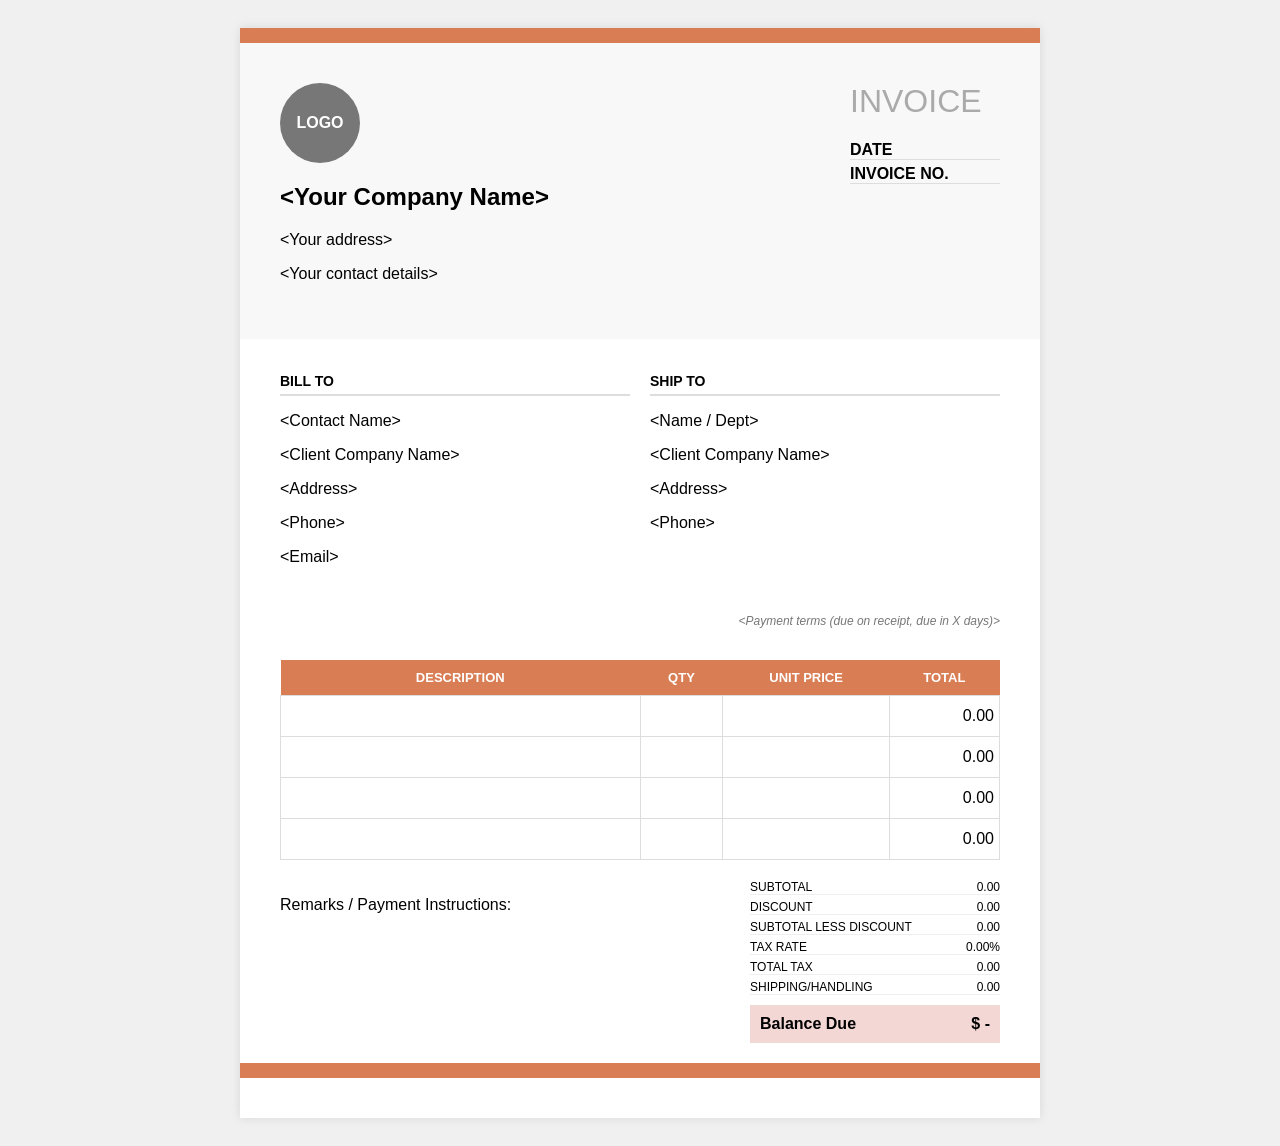
==== commit c15ae517: "Add files via upload" ====
--- a/index.html
+++ b/index.html
@@ -1,58 +1,86 @@
 <!DOCTYPE html>
 <html lang="en">
 <head>
-  <meta charset="UTF-8" />
-  <meta name="viewport" content="width=device-width, initial-scale=1.0" />
-  <title>Car Gallery</title>
-  <link rel="stylesheet" href="style.css" />
+  <meta charset="UTF-8">
+  <meta name="viewport" content="width=device-width, initial-scale=1.0">
+  <title>Invoice</title>
+  <link rel="stylesheet" href="style.css">
 </head>
 <body>
+  <div class="invoice-wrapper">
+    <div class="top-bar"></div>
 
-  <h2>Classic Car Gallery</h2>
+    <header class="invoice-header">
+        <div class="company-brand">
+            <div class="logo-circle">LOGO</div>
+            <div class="company-details">
+                <h2>&lt;Your Company Name&gt;</h2>
+                <p>&lt;Your address&gt;</p>
+                <p>&lt;Your contact details&gt;</p>
+            </div>
+        </div>
+        <div class="invoice-meta">
+            <h1>INVOICE</h1>
+            <div class="meta-field"><strong>DATE</strong> <span></span></div>
+            <div class="meta-field"><strong>INVOICE NO.</strong> <span></span></div>
+        </div>
+    </header>
 
-  <div class="gallery">
-
-    <div class="card">
-      <img src="https://images.unsplash.com/photo-1494976388531-d1058494cdd8?w=400&q=80" alt="Classic Red Sports Car" />
-      <p>Classic Red Racer</p>
+    <div class="billing-info">
+        <div class="bill-to">
+            <h3>BILL TO</h3>
+            <p>&lt;Contact Name&gt;</p>
+            <p>&lt;Client Company Name&gt;</p>
+            <p>&lt;Address&gt;</p>
+            <p>&lt;Phone&gt;</p>
+            <p>&lt;Email&gt;</p>
+        </div>
+        <div class="ship-to">
+            <h3>SHIP TO</h3>
+            <p>&lt;Name / Dept&gt;</p>
+            <p>&lt;Client Company Name&gt;</p>
+            <p>&lt;Address&gt;</p>
+            <p>&lt;Phone&gt;</p>
+        </div>
+        <p class="payment-terms"><i>&lt;Payment terms (due on receipt, due in X days)&gt;</i></p>
     </div>
 
-    <div class="card">
-      <img src="https://images.unsplash.com/photo-1503376780353-7e6692767b70?w=400&q=80" alt="Luxury Porsche" />
-      <p>Porsche Elegance</p>
+    <table class="invoice-table">
+        <thead>
+            <tr>
+                <th>DESCRIPTION</th>
+                <th>QTY</th>
+                <th>UNIT PRICE</th>
+                <th>TOTAL</th>
+            </tr>
+        </thead>
+        <tbody>
+            <tr><td></td><td></td><td></td><td>0.00</td></tr>
+            <tr><td></td><td></td><td></td><td>0.00</td></tr>
+            <tr><td></td><td></td><td></td><td>0.00</td></tr>
+            <tr><td></td><td></td><td></td><td>0.00</td></tr>
+        </tbody>
+    </table>
+
+    <div class="invoice-footer">
+        <div class="remarks">
+            <p>Remarks / Payment Instructions:</p>
+        </div>
+        <div class="totals">
+            <div class="total-row"><span>SUBTOTAL</span> <span>0.00</span></div>
+            <div class="total-row"><span>DISCOUNT</span> <span>0.00</span></div>
+            <div class="total-row"><span>SUBTOTAL LESS DISCOUNT</span> <span>0.00</span></div>
+            <div class="total-row"><span>TAX RATE</span> <span>0.00%</span></div>
+            <div class="total-row"><span>TOTAL TAX</span> <span>0.00</span></div>
+            <div class="total-row"><span>SHIPPING/HANDLING</span> <span>0.00</span></div>
+            <div class="balance-due">
+                <span>Balance Due</span>
+                <span>$ -</span>
+            </div>
+        </div>
     </div>
 
-    <div class="card">
-      <img src="https://images.unsplash.com/photo-1544636331-e26879cd4d9b?w=400&q=80" alt="Vintage Mustang" />
-      <p>Vintage Mustang</p>
-    </div>
-
-    <div class="card">
-      <img src="https://images.unsplash.com/photo-1525609004556-c46c7d6cf023?w=400&q=80" alt="Yellow Lamborghini" />
-      <p>Raging Bull</p>
-    </div>
-
-    <div class="card">
-      <img src="https://images.unsplash.com/photo-1553440569-bcc63803a83d?w=400&q=80" alt="Ferrari Side View" />
-      <p>Ferrari Dreams</p>
-    </div>
-
-    <div class="card">
-      <img src="https://images.unsplash.com/photo-1606664515524-ed2f786a0bd6?w=400&q=80" alt="White BMW" />
-      <p>BMW Prestige</p>
-    </div>
-
-    <div class="card">
-      <img src="https://images.unsplash.com/photo-1545586433-dcb96e015755?q=80&w=1242&auto=format&fit=crop&ixlib=rb-4.1.0&ixid=M3wxMjA3fDB8MHxwaG90by1wYWdlfHx8fGVufDB8fHx8fA%3D%3D" alt="Toyota corolla" />
-      <p>Corolla Vintage</p>
-    </div>
-
-    <div class="card">
-      <img src="https://images.unsplash.com/photo-1571607388263-1044f9ea01dd?w=400&q=80" alt="Aston Martin" />
-      <p>Aston Martin DB</p>
-    </div>
-
-  </div>
-
+    <div class="bottom-bar"></div>
+</div>
 </body>
 </html>
--- a/style.css
+++ b/style.css
@@ -1,81 +1,35 @@
-/* ===========================
-   Base & Body
-   =========================== */
-*, *::before, *::after {
-  box-sizing: border-box;
-  margin: 0;
-  padding: 0;
+body { font-family: 'Helvetica', 'Arial', sans-serif; background: #f0f0f0; padding: 20px; }
+
+.invoice-wrapper { 
+    background: #fff; max-width: 800px; margin: auto; padding: 0 0 40px 0; 
+    box-shadow: 0 0 10px rgba(0,0,0,0.1); position: relative;
 }
 
-body {
-  background-color: #d6d6d6;
-  font-family: 'Georgia', serif;
-  padding: 30px 20px;
-  min-height: 100vh;
+.top-bar, .bottom-bar { background: #d97d54; height: 15px; width: 100%; }
+
+.invoice-header { display: flex; justify-content: space-between; padding: 40px; background: #f8f8f8; }
+
+.logo-circle { 
+    width: 80px; height: 80px; background: #777; border-radius: 50%; 
+    display: flex; align-items: center; justify-content: center; color: white; font-weight: bold;
 }
 
-h2 {
-  text-align: center;
-  font-size: 1.4rem;
-  color: #333;
-  margin-bottom: 30px;
-  font-weight: normal;
-  letter-spacing: 0.05em;
-}
+.invoice-meta h1 { color: #aaa; margin-top: 0; font-weight: normal; }
+.meta-field { border-bottom: 1px solid #ddd; margin-bottom: 5px; display: flex; justify-content: space-between; width: 150px; }
 
-/* ===========================
-   Gallery Grid
-   =========================== */
-.gallery {
-  display: grid;
-  grid-template-columns: repeat(4, 1fr);
-  gap: 20px;
-  max-width: 900px;
-  margin: 0 auto;
-}
+.billing-info { display: grid; grid-template-columns: 1fr 1fr; padding: 20px 40px; gap: 20px; }
+.billing-info h3 { border-bottom: 2px solid #ddd; font-size: 14px; padding-bottom: 5px; }
+.payment-terms { grid-column: span 2; text-align: right; color: #777; font-size: 12px; }
 
-/* ===========================
-   Polaroid Card
-   =========================== */
-.card {
-  background-color: #fff;
-  padding: 8px 8px 28px 8px;
-  box-shadow: 2px 2px 8px rgba(0, 0, 0, 0.25);
-  transition: transform 0.2s ease, box-shadow 0.2s ease;
-  cursor: pointer;
-}
+.invoice-table { width: 90%; margin: auto; border-collapse: collapse; }
+.invoice-table th { background: #d97d54; color: white; padding: 10px; font-size: 13px; }
+.invoice-table td { border: 1px solid #ddd; height: 30px; padding: 5px; text-align: right; }
+.invoice-table td:first-child { text-align: left; width: 50%; }
 
-.card:hover {
-  transform: scale(1.04) rotate(1deg);
-  box-shadow: 4px 6px 16px rgba(0, 0, 0, 0.35);
-}
-
-.card img {
-  width: 100%;
-  height: 150px;
-  object-fit: cover;
-  display: block;
-}
-
-.card p {
-  text-align: center;
-  font-size: 0.78rem;
-  color: #444;
-  margin-top: 8px;
-  font-style: italic;
-}
-
-/* ===========================
-   Responsive Breakpoints
-   =========================== */
-@media (max-width: 720px) {
-  .gallery {
-    grid-template-columns: repeat(2, 1fr);
-  }
-}
-
-@media (max-width: 400px) {
-  .gallery {
-    grid-template-columns: 1fr;
-  }
+.invoice-footer { display: flex; justify-content: space-between; padding: 20px 40px; }
+.totals { width: 250px; font-size: 12px; }
+.total-row { display: flex; justify-content: space-between; margin-bottom: 5px; border-bottom: 1px solid #eee; }
+.balance-due { 
+    background: #f2d7d5; display: flex; justify-content: space-between; 
+    padding: 10px; font-weight: bold; font-size: 16px; margin-top: 10px; 
 }
